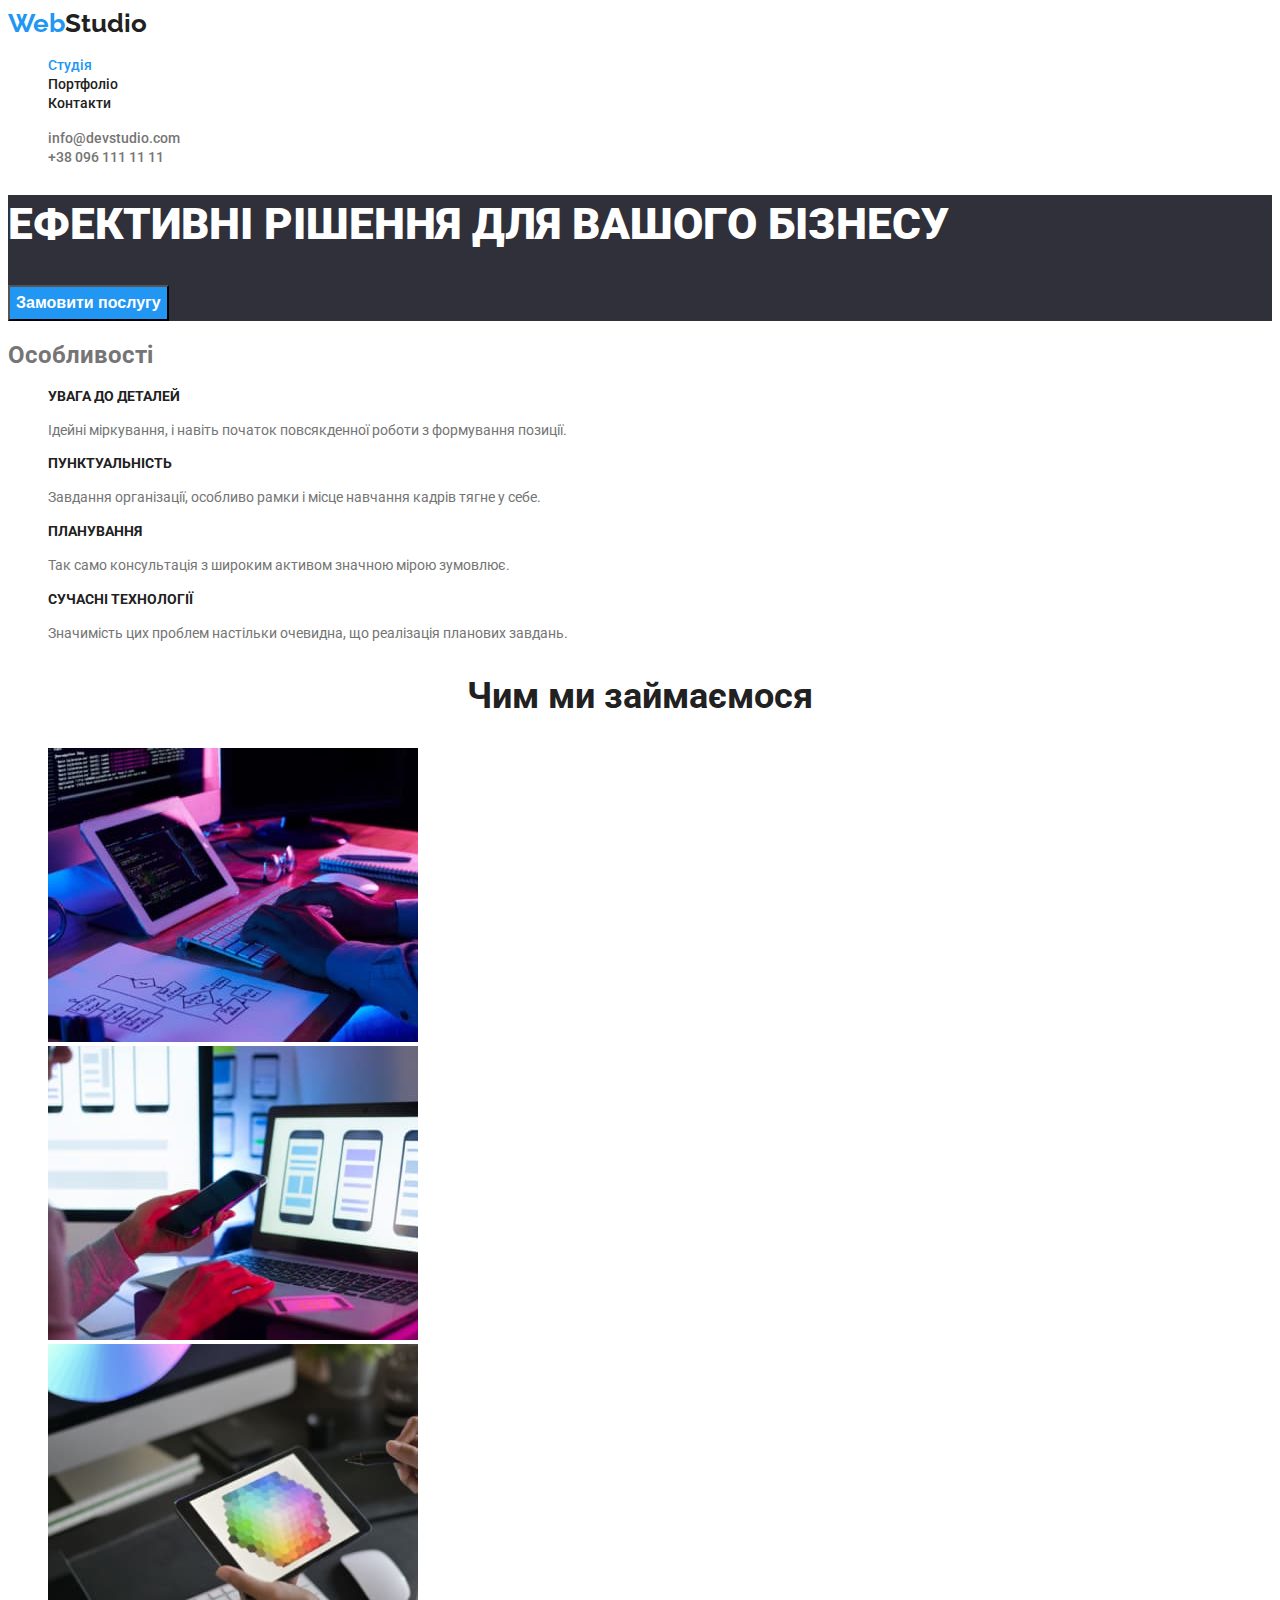
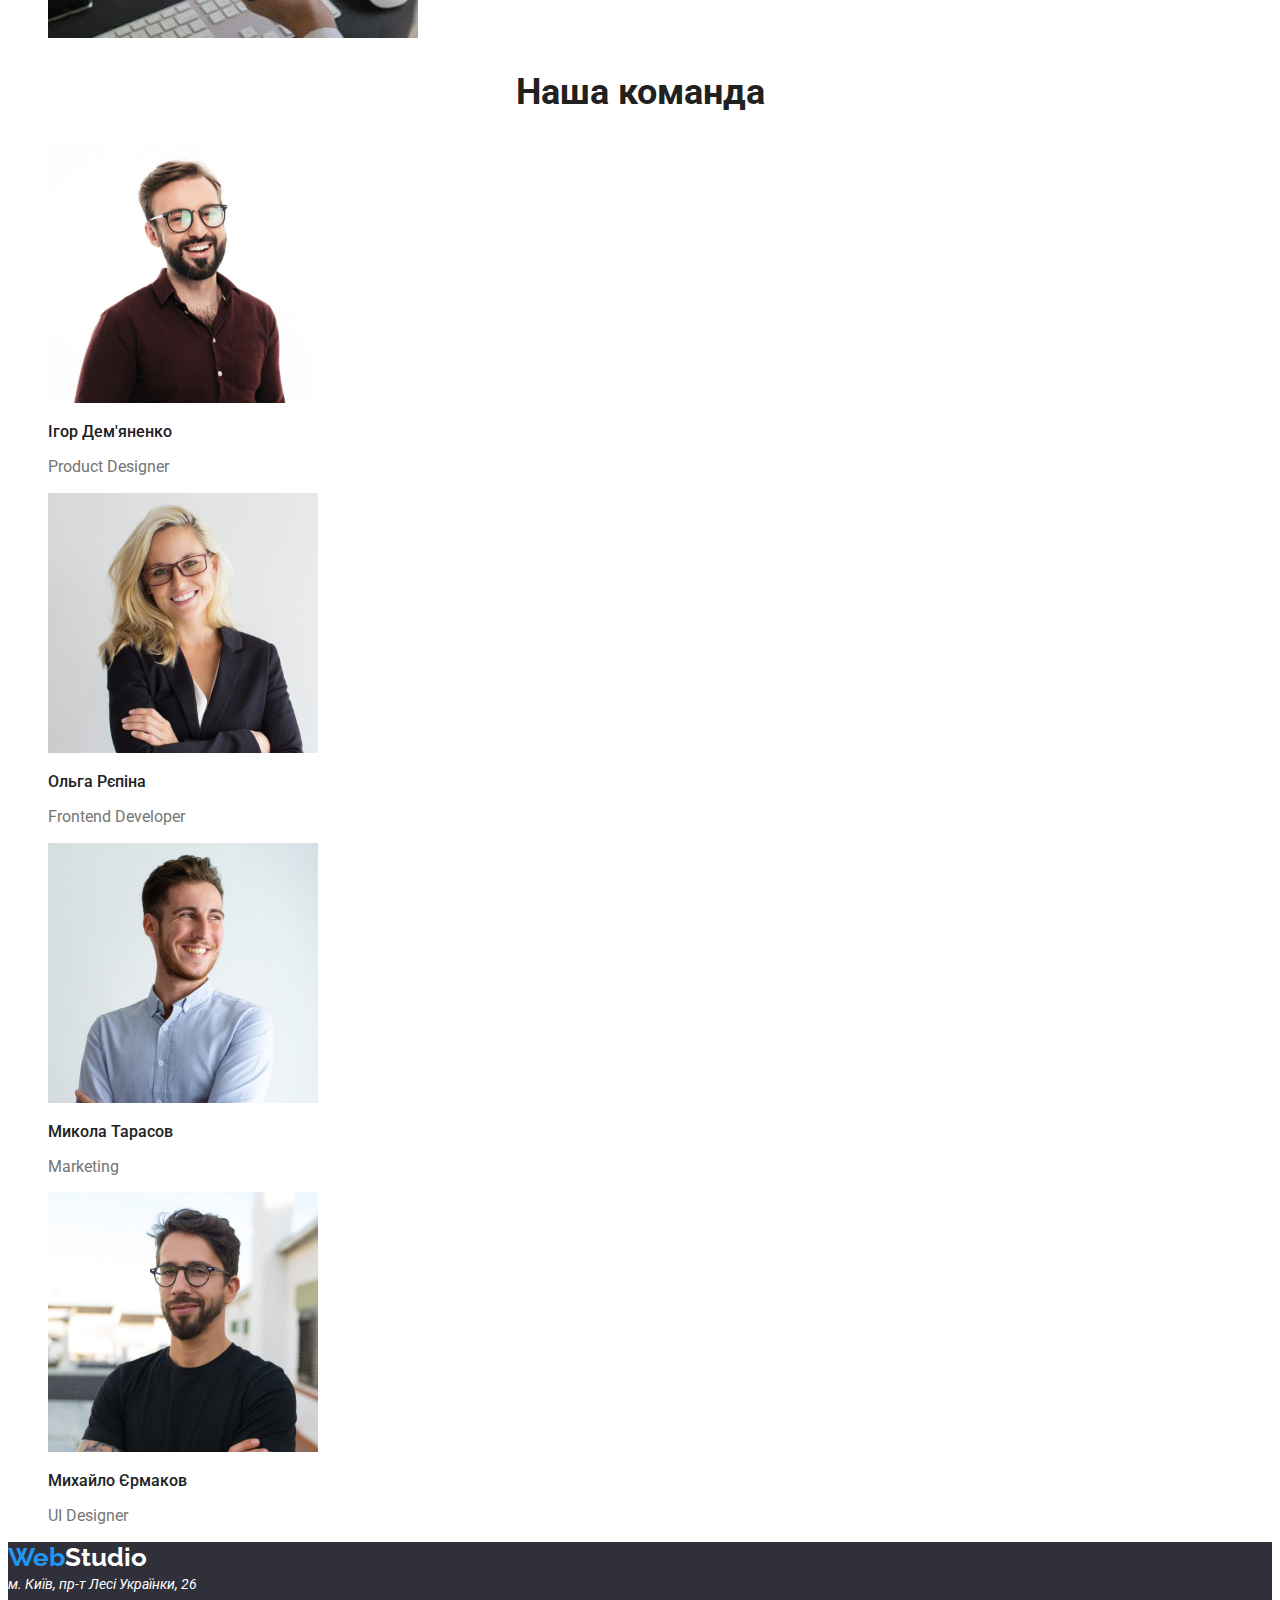
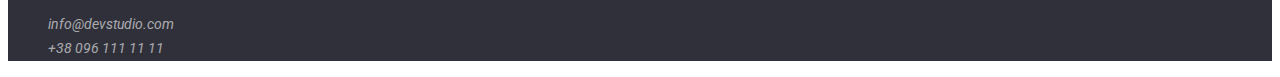
==== index.html @ ceaa6d1b "Add files via upload" ====
<!DOCTYPE html>
<html lang="en">
  <head>
    <meta charset="UTF-8" />
    <meta http-equiv="X-UA-Compatible" content="IE=edge" />
    <meta name="viewport" content="width=device-width, initial-scale=1.0" />
    <link rel="preconnect" href="https://fonts.googleapis.com" />
    <link rel="preconnect" href="https://fonts.gstatic.com" crossorigin />
    <link
      href="https://fonts.googleapis.com/css2?family=Raleway:wght@700&family=Roboto:wght@400;500;700;900&display=swap"
      rel="stylesheet"
    />
    <link rel="stylesheet" href="./css/style.css" />
    <title>Головна</title>
  </head>
  <body>
    <!-- Шапка -->
    <header>
      <a href="./index.html" class="logo"><span class="acent-logo">Web</span>Studio</a>
      <nav class="nav">
        <ul class="nav-list">
          <li><a href="./index.html" class="nav-item current">Студія</a></li>
          <li><a href="./portfolio.html" class="nav-item">Портфоліо</a></li>
          <li><a href="" class="nav-item">Контакти</a></li>
        </ul>
        <ul class="contact-header">
          <li>
            <a href="mailto:info@devstudio.com" class="contact-item">info@devstudio.com</a>
          </li>
          <li><a href="tel:+380961111111" class="contact-item">+38 096 111 11 11</a></li>
        </ul>
      </nav>
    </header>
    <main>
      <!-- Серце -->
      <section class="heart">
        <h1 class="heart-title">Ефективні рішення для вашого бізнесу</h1>
        <button type="button" class="heart-button">Замовити послугу</button>
      </section>
      <!-- Особливості -->
      <section class="peculiarities">
        <h2>Особливості</h2>
        <ul class="peculiarities-list">
          <li>
            <h3 class="peculiarities-title">УВАГА ДО ДЕТАЛЕЙ</h3>
            <p class="peculiarities-item">
              Ідейні міркування, і навіть початок повсякденної роботи з формування позиції.
            </p>
          </li>
          <li>
            <h3 class="peculiarities-title">ПУНКТУАЛЬНІСТЬ</h3>
            <p class="peculiarities-item">
              Завдання організації, особливо рамки і місце навчання кадрів тягне у себе.
            </p>
          </li>
          <li>
            <h3 class="peculiarities-title">ПЛАНУВАННЯ</h3>
            <p class="peculiarities-item">
              Так само консультація з широким активом значною мірою зумовлює.
            </p>
          </li>
          <li>
            <h3 class="peculiarities-title">СУЧАСНІ ТЕХНОЛОГІЇ</h3>
            <p class="peculiarities-item">
              Значимість цих проблем настільки очевидна, що реалізація планових завдань.
            </p>
          </li>
        </ul>
      </section>
      <!-- Чим ми займаємося -->
      <section class="work">
        <h2 class="work-title">Чим ми займаємося</h2>
        <ul class="work-list">
          <li><img src="./img/3.jpg" alt="програмування" width="370" /></li>
          <li><img src="./img/2.jpg" alt="адаптація" width="370" /></li>
          <li><img src="./img/1.jpg" alt="дизайн" width="370" /></li>
        </ul>
      </section>
      <!-- Наша команда -->
      <section class="team">
        <h2 class="team-title">Наша команда</h2>
        <ul class="team-list">
          <li>
            <img src="./img/igor(15).jpg" alt="Ігор" width="270" />
            <h3 class="team-list-title">Ігор Дем'яненко</h3>
            <p class="team-list-item">Product Designer</p>
          </li>
          <li>
            <img src="./img/olga(16).jpg" alt="Ольга" width="270" />
            <h3 class="team-list-title">Ольга Рєпіна</h3>
            <p class="team-list-item">Frontend Developer</p>
          </li>
          <li>
            <img src="./img/mukola(17).jpg" alt="Микола" width="270" />
            <h3 class="team-list-title">Микола Тарасов</h3>
            <p class="team-list-item">Marketing</p>
          </li>
          <li>
            <img src="./img/muhaylo(18).jpg" alt="Михайло" width="270" />
            <h3 class="team-list-title">Михайло Єрмаков</h3>
            <p class="team-list-item">UI Designer</p>
          </li>
        </ul>
      </section>
    </main>
    <!-- Футер -->
    <footer class="footer">
      <a href="./index.html" class="logo-footer"><span class="acent-logo">Web</span>Studio</a>
      <address>
        <a href="https://goo.gl/maps/QF5fhuzCTv2GjGkb8" target="blank" class="address"
          >м. Київ, пр-т Лесі Українки, 26</a
        >
        <ul class="contact-footer">
          <li><a href="mailto:info@devstudio.com" class="contact-item">info@devstudio.com</a></li>
          <li><a href="tel:+380961111111" class="contact-item">+38 096 111 11 11</a></li>
        </ul>
      </address>
    </footer>
  </body>
</html>
---- css/style.css ----
:root {
  --p-color: #757575;
  --title-color: #212121;
  --bcg-footer-color: #2f303a;
  --link-color: #2196f3;
  --white-color: #ffffff;
  --contact-header-color: #757575;
  --contact-footer-color: rgba(255, 255, 255, 0.6);
  --bcg-portfolio-btn-color: #f5f4fa;
}

body {
  font-family: 'Roboto', sans-serif;
  color: var(--p-color);
}

/* Шапка */

.logo {
  font-family: 'Raleway';
  font-weight: 700;
  font-size: 26px;
  line-height: 1.19;
  color: var(--title-color);
  text-decoration: none;
}

.acent-logo {
  color: var(--link-color);
}

.nav-list {
  list-style: none;
}

.nav-item.current {
  color: var(--link-color);
}

.nav-item {
  font-weight: 500;
  font-size: 14px;
  line-height: 1.14;
  color: var(--title-color);
  text-decoration: none;
}

.nav-item:hover,
.nav-item:focus {
  color: var(--link-color);
}

.contact-header {
  list-style: none;
}

.contact-header .contact-item {
  font-weight: 500;
  font-size: 14px;
  line-height: 1.14;
  color: var(--contact-header-color);
  text-decoration: none;
}

.contact-item:hover,
.contact-item:focus {
  color: var(--link-color);
}

/* Серце */

.heart {
  background-color: var(--bcg-footer-color);
}

.heart-title {
  font-weight: 900;
  font-size: 44px;
  line-height: 1.36;
  text-transform: uppercase;
  color: var(--white-color);
}

.heart-button {
  font-weight: 700;
  font-size: 16px;
  line-height: 1.88;
  color: var(--white-color);
  background-color: var(--link-color);
  cursor: pointer;
}

/* Особливості */

.peculiarities-list {
  list-style: none;
}

.peculiarities-title {
  font-weight: 700;
  font-size: 14px;
  line-height: 1.14;
  text-transform: uppercase;
  color: var(--title-color);
}

.peculiarities-item {
  font-size: 14px;
  line-height: 1.71;
}

/* Чим ми займаємося */

.work-title {
  font-weight: 700;
  font-size: 36px;
  line-height: 1.16;
  text-align: center;
  color: var(--title-color);
}

.work-list {
  list-style: none;
}

/* Наша команда */

.team-title {
  font-weight: 700;
  font-size: 36px;
  line-height: 1.16;
  text-align: center;
  color: var(--title-color);
}

.team-list {
  list-style: none;
}

.team-list-title {
  font-weight: 500;
  font-size: 16px;
  line-height: 1.18;
  color: var(--title-color);
}

.team-list-item {
  font-size: 16px;
  line-height: 1.18;
}

/* Футер */

.footer {
  background-color: var(--bcg-footer-color);
}

.logo-footer {
  font-family: 'Raleway';
  font-style: normal;
  font-weight: 700;
  font-size: 26px;
  line-height: 1.19;
  color: var(--white-color);
  text-decoration: none;
}

.address {
  font-size: 14px;
  line-height: 1.71;
  color: var(--white-color);
  text-decoration: none;
}

.address:hover,
.address:focus {
  color: var(--link-color);
}

.contact-footer {
  list-style: none;
}

.contact-footer .contact-item {
  font-size: 14px;
  line-height: 1.71;
  color: var(--contact-footer-color);
  text-decoration: none;
}

.contact-item:hover,
.contact-item:focus {
  color: var(--link-color);
}

/* Портфоліо */

.filters-list {
  list-style: none;
}

.filters-button {
  font-weight: 500;
  font-size: 16px;
  line-height: 1.62;
  color: var(--title-color);
  background-color: var(--bcg-portfolio-btn-color);
  cursor: pointer;
}

.filters-button:hover,
.filters-button:focus {
  color: var(--white-color);
  background-color: var(--link-color);
}

.project-list {
  list-style: none;
}

.project-title {
  font-weight: 700;
  font-size: 18px;
  line-height: 2;
  color: var(--title-color);
}

.project-item {
  font-size: 16px;
  line-height: 1.88;
}
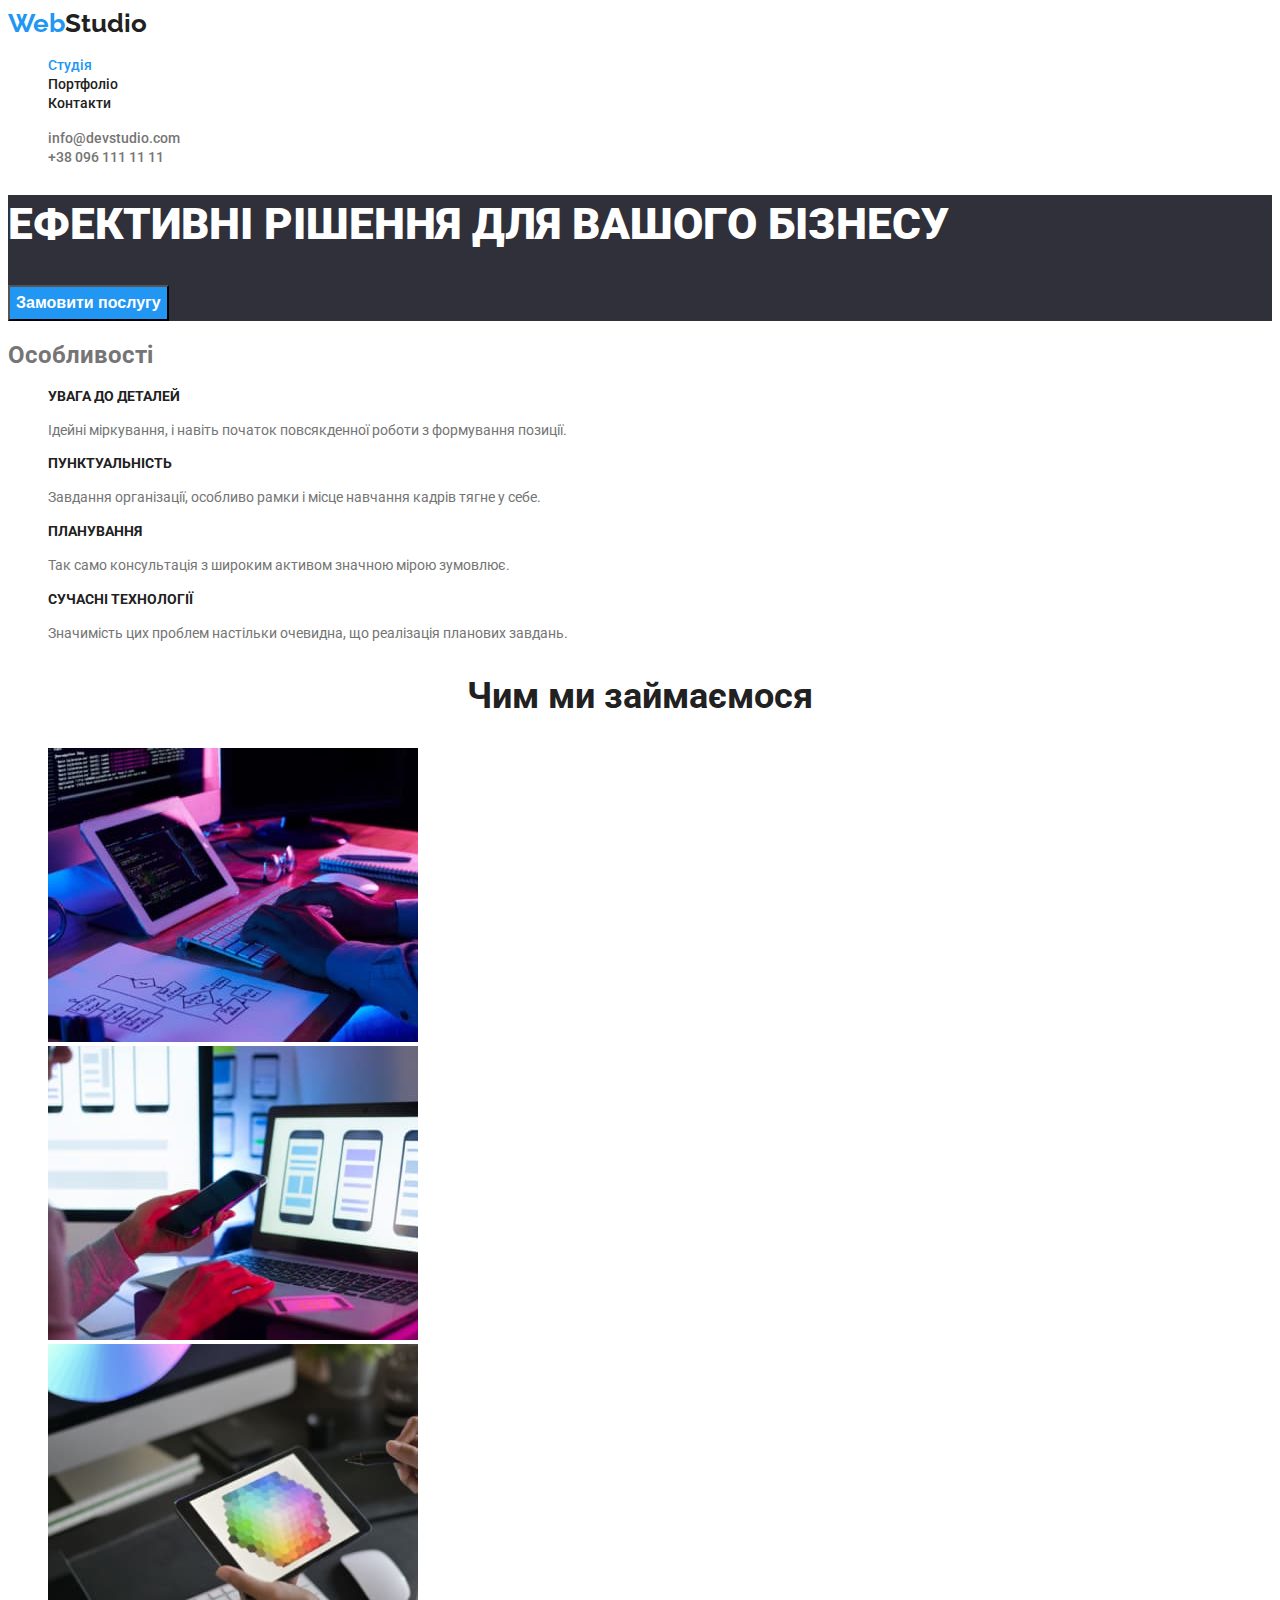
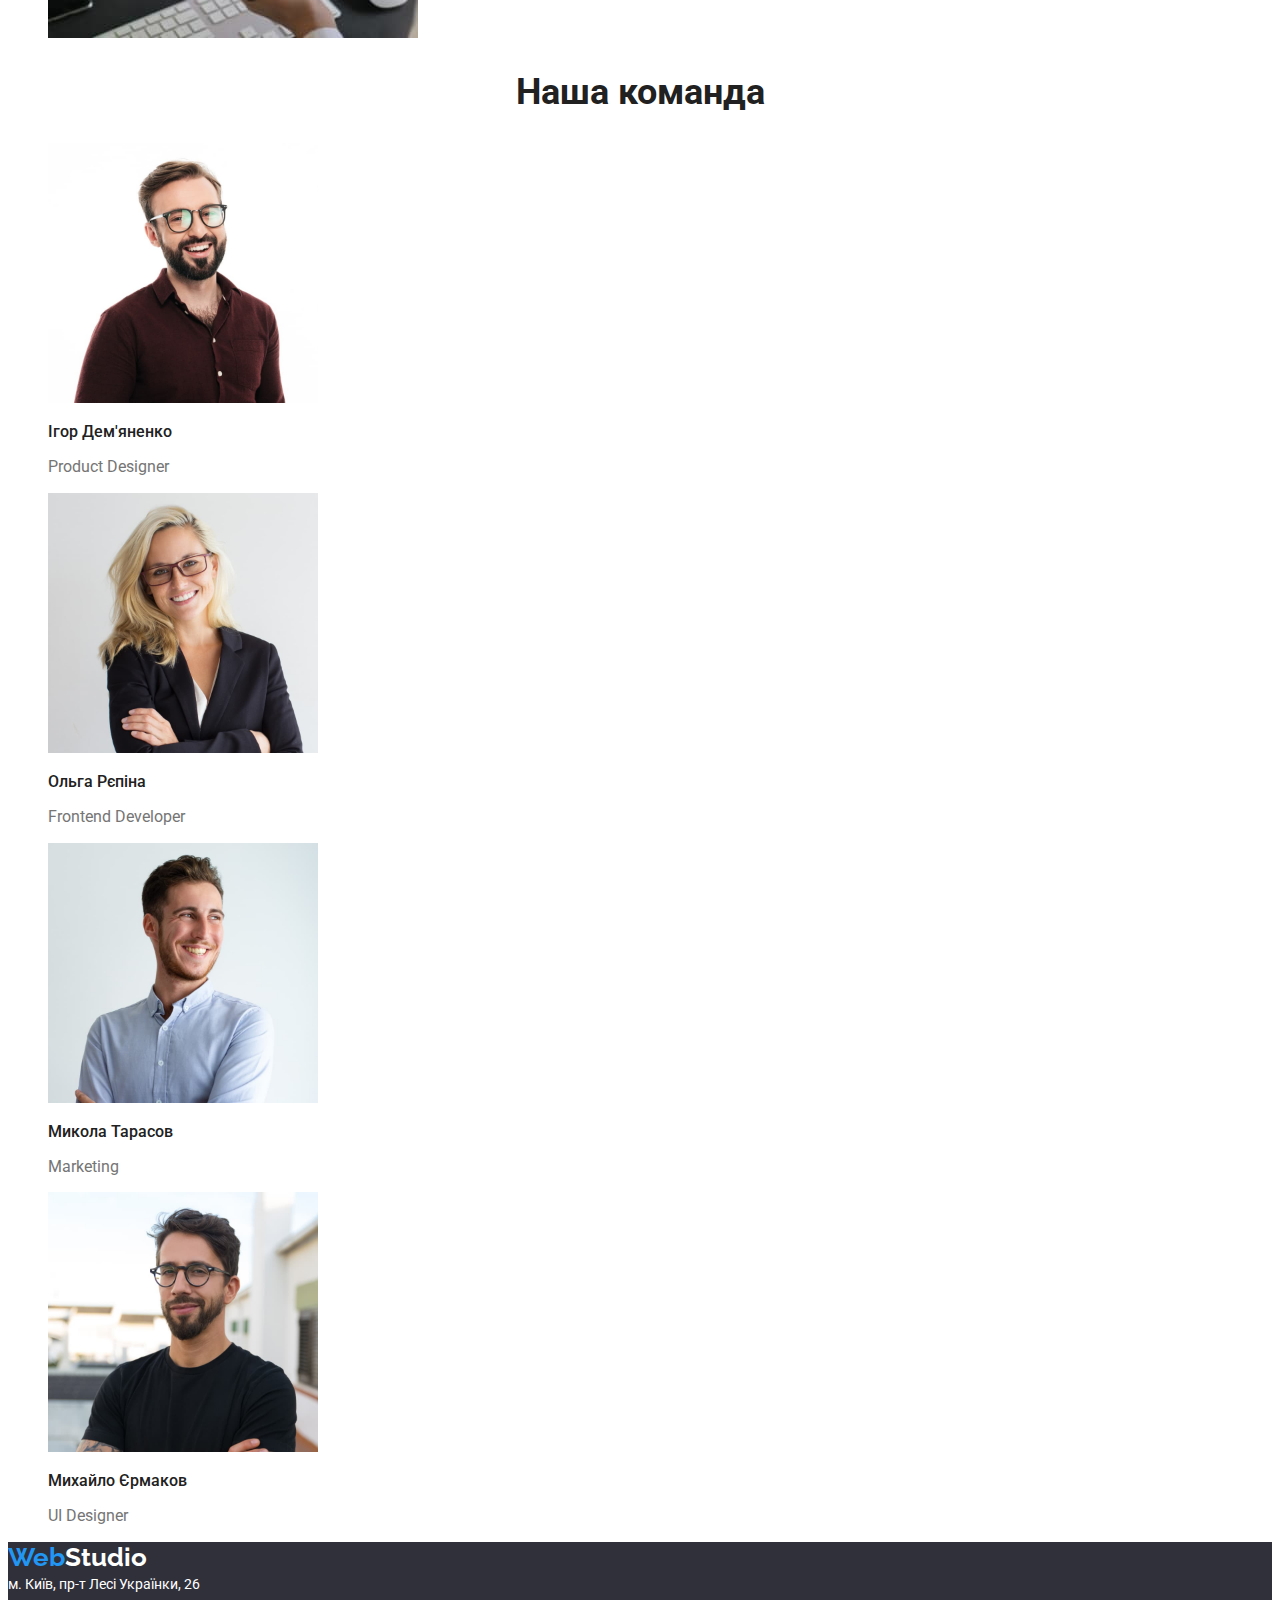
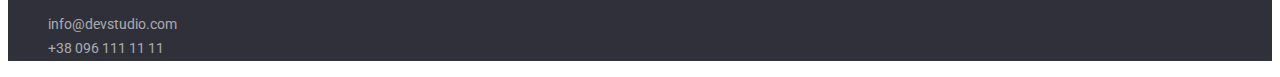
==== commit d7c8c16c: "Исправляет курсив тега адрес" ====
--- a/index.html
+++ b/index.html
@@ -16,7 +16,9 @@
   <body>
     <!-- Шапка -->
     <header>
-      <a href="./index.html" class="logo"><span class="acent-logo">Web</span>Studio</a>
+      <a href="./index.html" class="logo"
+        ><span class="acent-logo">Web</span>Studio</a
+      >
       <nav class="nav">
         <ul class="nav-list">
           <li><a href="./index.html" class="nav-item current">Студія</a></li>
@@ -25,9 +27,15 @@
         </ul>
         <ul class="contact-header">
           <li>
-            <a href="mailto:info@devstudio.com" class="contact-item">info@devstudio.com</a>
+            <a href="mailto:info@devstudio.com" class="contact-item"
+              >info@devstudio.com</a
+            >
           </li>
-          <li><a href="tel:+380961111111" class="contact-item">+38 096 111 11 11</a></li>
+          <li>
+            <a href="tel:+380961111111" class="contact-item"
+              >+38 096 111 11 11</a
+            >
+          </li>
         </ul>
       </nav>
     </header>
@@ -44,13 +52,15 @@
           <li>
             <h3 class="peculiarities-title">УВАГА ДО ДЕТАЛЕЙ</h3>
             <p class="peculiarities-item">
-              Ідейні міркування, і навіть початок повсякденної роботи з формування позиції.
+              Ідейні міркування, і навіть початок повсякденної роботи з
+              формування позиції.
             </p>
           </li>
           <li>
             <h3 class="peculiarities-title">ПУНКТУАЛЬНІСТЬ</h3>
             <p class="peculiarities-item">
-              Завдання організації, особливо рамки і місце навчання кадрів тягне у себе.
+              Завдання організації, особливо рамки і місце навчання кадрів тягне
+              у себе.
             </p>
           </li>
           <li>
@@ -62,7 +72,8 @@
           <li>
             <h3 class="peculiarities-title">СУЧАСНІ ТЕХНОЛОГІЇ</h3>
             <p class="peculiarities-item">
-              Значимість цих проблем настільки очевидна, що реалізація планових завдань.
+              Значимість цих проблем настільки очевидна, що реалізація планових
+              завдань.
             </p>
           </li>
         </ul>
@@ -105,14 +116,28 @@
     </main>
     <!-- Футер -->
     <footer class="footer">
-      <a href="./index.html" class="logo-footer"><span class="acent-logo">Web</span>Studio</a>
-      <address>
-        <a href="https://goo.gl/maps/QF5fhuzCTv2GjGkb8" target="blank" class="address"
+      <a href="./index.html" class="logo-footer"
+        ><span class="acent-logo">Web</span>Studio</a
+      >
+      <address class="address">
+        <a
+          href="https://goo.gl/maps/QF5fhuzCTv2GjGkb8"
+          target="blank"
+          rel="noopener noreferrer"
+          class="location"
           >м. Київ, пр-т Лесі Українки, 26</a
         >
         <ul class="contact-footer">
-          <li><a href="mailto:info@devstudio.com" class="contact-item">info@devstudio.com</a></li>
-          <li><a href="tel:+380961111111" class="contact-item">+38 096 111 11 11</a></li>
+          <li>
+            <a href="mailto:info@devstudio.com" class="contact-item"
+              >info@devstudio.com</a
+            >
+          </li>
+          <li>
+            <a href="tel:+380961111111" class="contact-item"
+              >+38 096 111 11 11</a
+            >
+          </li>
         </ul>
       </address>
     </footer>
--- a/css/style.css
+++ b/css/style.css
@@ -10,14 +10,14 @@
 }
 
 body {
-  font-family: 'Roboto', sans-serif;
+  font-family: "Roboto", sans-serif;
   color: var(--p-color);
 }
 
 /* Шапка */
 
 .logo {
-  font-family: 'Raleway';
+  font-family: "Raleway";
   font-weight: 700;
   font-size: 26px;
   line-height: 1.19;
@@ -155,8 +155,12 @@
   background-color: var(--bcg-footer-color);
 }
 
+.address {
+  font-style: normal;
+}
+
 .logo-footer {
-  font-family: 'Raleway';
+  font-family: "Raleway";
   font-style: normal;
   font-weight: 700;
   font-size: 26px;
@@ -165,15 +169,15 @@
   text-decoration: none;
 }
 
-.address {
+.location {
   font-size: 14px;
   line-height: 1.71;
   color: var(--white-color);
   text-decoration: none;
 }
 
-.address:hover,
-.address:focus {
+.location:hover,
+.location:focus {
   color: var(--link-color);
 }
 
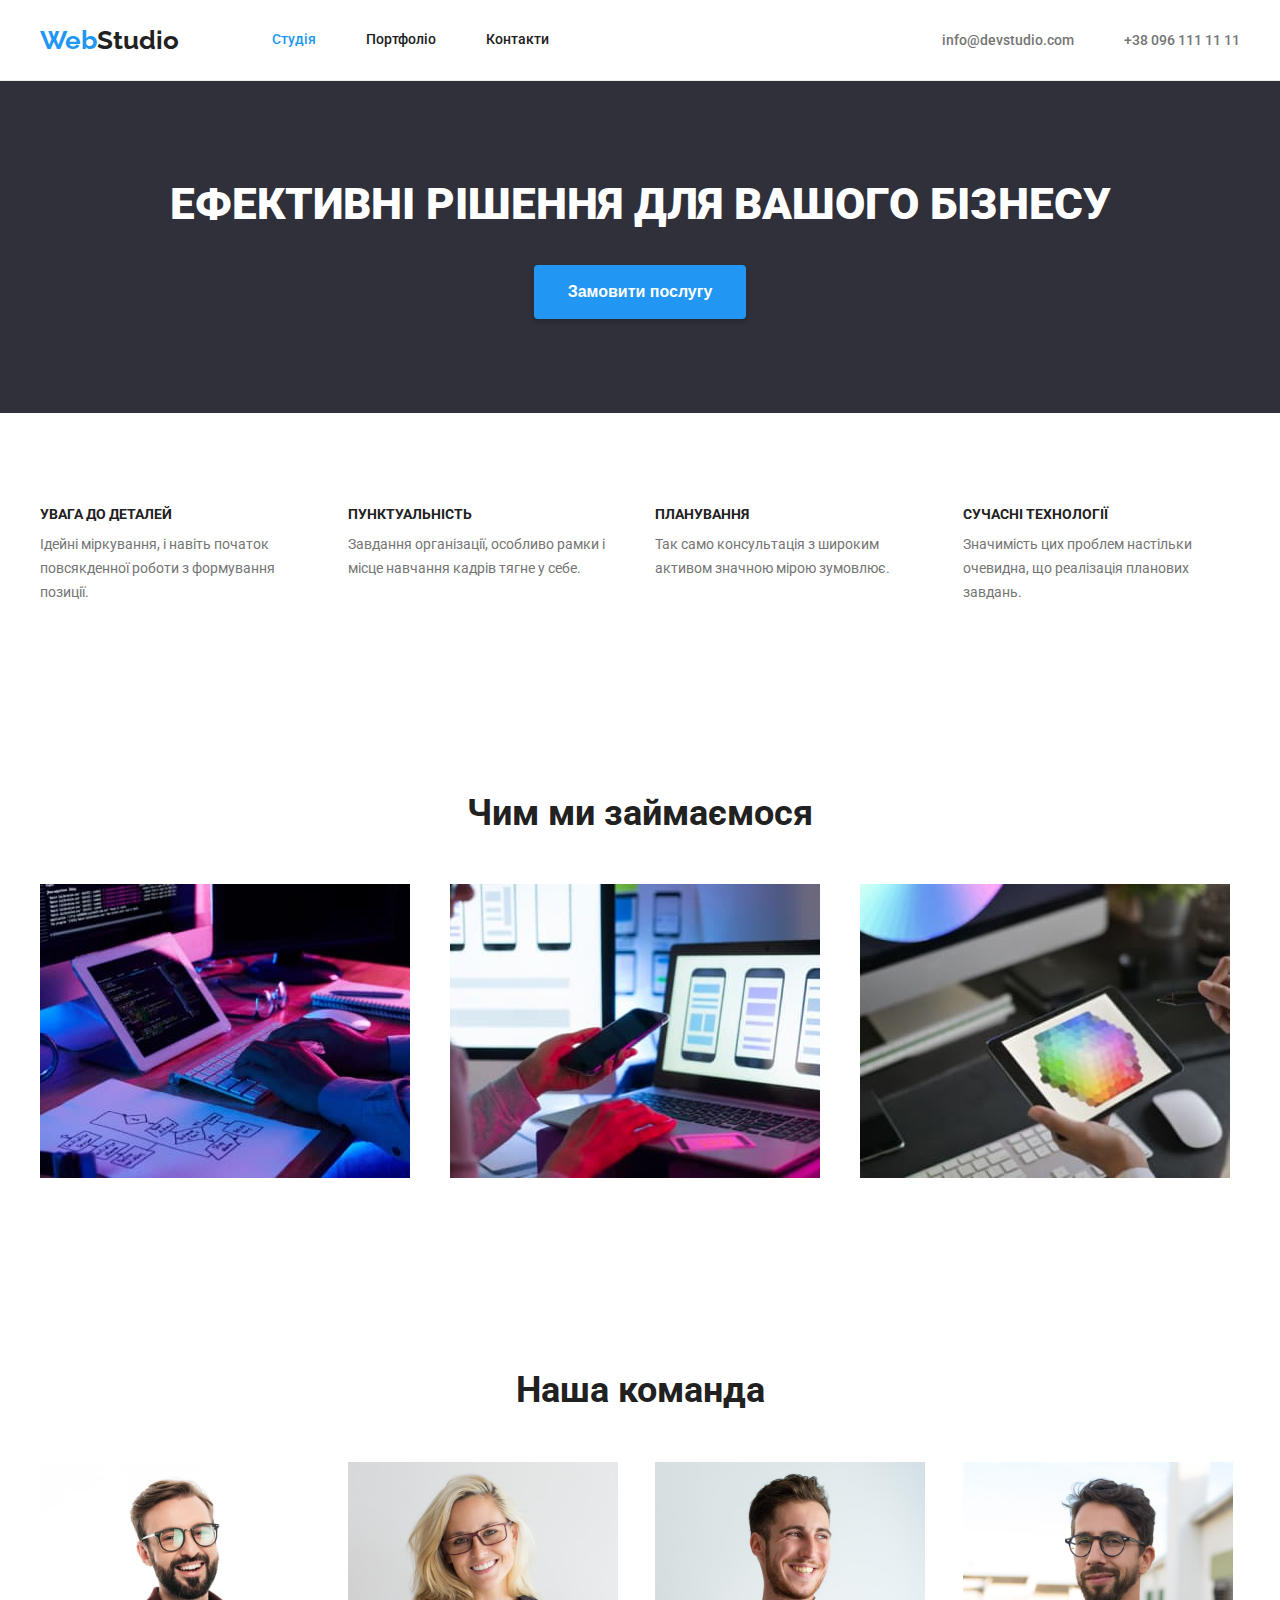
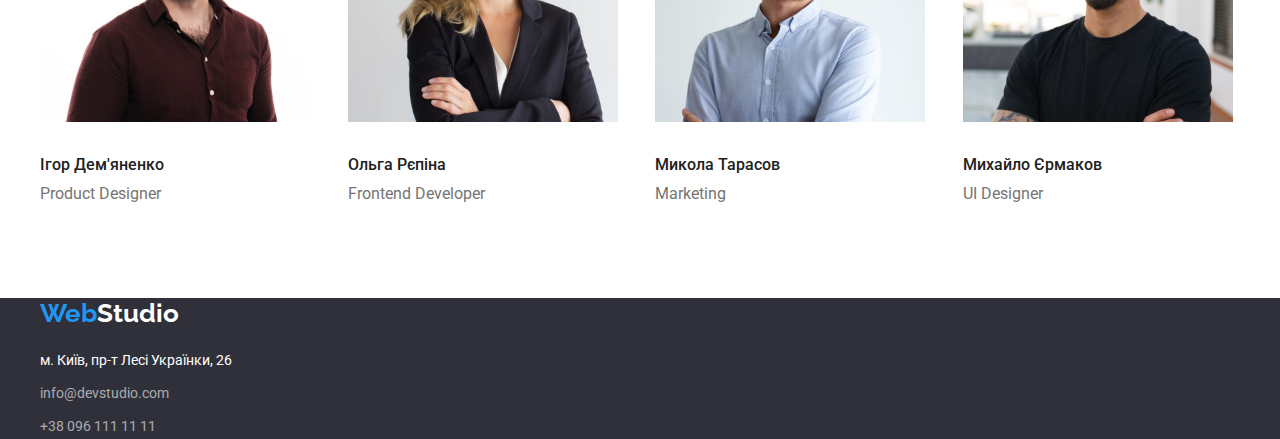
==== commit 6ed21254: "Делает дз модуль_3" ====
--- a/index.html
+++ b/index.html
@@ -10,136 +10,192 @@
       href="https://fonts.googleapis.com/css2?family=Raleway:wght@700&family=Roboto:wght@400;500;700;900&display=swap"
       rel="stylesheet"
     />
+    <link
+      rel="stylesheet"
+      href="https://cdnjs.cloudflare.com/ajax/libs/modern-normalize/1.1.0/modern-normalize.min.css"
+      integrity="sha512-wpPYUAdjBVSE4KJnH1VR1HeZfpl1ub8YT/NKx4PuQ5NmX2tKuGu6U/JRp5y+Y8XG2tV+wKQpNHVUX03MfMFn9Q=="
+      crossorigin="anonymous"
+      referrerpolicy="no-referrer"
+    />
     <link rel="stylesheet" href="./css/style.css" />
     <title>Головна</title>
   </head>
   <body>
-    <!-- Шапка -->
-    <header>
-      <a href="./index.html" class="logo"
-        ><span class="acent-logo">Web</span>Studio</a
-      >
-      <nav class="nav">
-        <ul class="nav-list">
-          <li><a href="./index.html" class="nav-item current">Студія</a></li>
-          <li><a href="./portfolio.html" class="nav-item">Портфоліо</a></li>
-          <li><a href="" class="nav-item">Контакти</a></li>
-        </ul>
-        <ul class="contact-header">
-          <li>
-            <a href="mailto:info@devstudio.com" class="contact-item"
-              >info@devstudio.com</a
-            >
-          </li>
-          <li>
-            <a href="tel:+380961111111" class="contact-item"
-              >+38 096 111 11 11</a
-            >
-          </li>
-        </ul>
-      </nav>
+    <!-- ШАПКА -->
+
+    <header class="header">
+      <div class="container">
+        <a href="./index.html" class="logo"
+          ><span class="acent">Web</span>Studio</a
+        >
+        <nav class="nav container">
+          <ul class="nav-list">
+            <li class="item">
+              <a href="./index.html" class="link current">Студія</a>
+            </li>
+            <li class="item">
+              <a href="./portfolio.html" class="link">Портфоліо</a>
+            </li>
+            <li class="item"><a href=" " class="link">Контакти</a></li>
+          </ul>
+          <ul class="contact-list">
+            <li class="item">
+              <a href="mailto:info@devstudio.com" class="link"
+                >info@devstudio.com</a
+              >
+            </li>
+            <li class="item">
+              <a href="tel:+380961111111" class="link">+38 096 111 11 11</a>
+            </li>
+          </ul>
+        </nav>
+      </div>
     </header>
+
     <main>
-      <!-- Серце -->
-      <section class="heart">
-        <h1 class="heart-title">Ефективні рішення для вашого бізнесу</h1>
-        <button type="button" class="heart-button">Замовити послугу</button>
-      </section>
-      <!-- Особливості -->
-      <section class="peculiarities">
-        <h2>Особливості</h2>
-        <ul class="peculiarities-list">
-          <li>
-            <h3 class="peculiarities-title">УВАГА ДО ДЕТАЛЕЙ</h3>
-            <p class="peculiarities-item">
-              Ідейні міркування, і навіть початок повсякденної роботи з
-              формування позиції.
-            </p>
-          </li>
-          <li>
-            <h3 class="peculiarities-title">ПУНКТУАЛЬНІСТЬ</h3>
-            <p class="peculiarities-item">
-              Завдання організації, особливо рамки і місце навчання кадрів тягне
-              у себе.
-            </p>
-          </li>
-          <li>
-            <h3 class="peculiarities-title">ПЛАНУВАННЯ</h3>
-            <p class="peculiarities-item">
-              Так само консультація з широким активом значною мірою зумовлює.
-            </p>
-          </li>
-          <li>
-            <h3 class="peculiarities-title">СУЧАСНІ ТЕХНОЛОГІЇ</h3>
-            <p class="peculiarities-item">
-              Значимість цих проблем настільки очевидна, що реалізація планових
-              завдань.
-            </p>
-          </li>
-        </ul>
-      </section>
-      <!-- Чим ми займаємося -->
-      <section class="work">
-        <h2 class="work-title">Чим ми займаємося</h2>
-        <ul class="work-list">
-          <li><img src="./img/3.jpg" alt="програмування" width="370" /></li>
-          <li><img src="./img/2.jpg" alt="адаптація" width="370" /></li>
-          <li><img src="./img/1.jpg" alt="дизайн" width="370" /></li>
-        </ul>
-      </section>
-      <!-- Наша команда -->
-      <section class="team">
-        <h2 class="team-title">Наша команда</h2>
-        <ul class="team-list">
-          <li>
-            <img src="./img/igor(15).jpg" alt="Ігор" width="270" />
-            <h3 class="team-list-title">Ігор Дем'яненко</h3>
-            <p class="team-list-item">Product Designer</p>
-          </li>
-          <li>
-            <img src="./img/olga(16).jpg" alt="Ольга" width="270" />
-            <h3 class="team-list-title">Ольга Рєпіна</h3>
-            <p class="team-list-item">Frontend Developer</p>
-          </li>
-          <li>
-            <img src="./img/mukola(17).jpg" alt="Микола" width="270" />
-            <h3 class="team-list-title">Микола Тарасов</h3>
-            <p class="team-list-item">Marketing</p>
-          </li>
-          <li>
-            <img src="./img/muhaylo(18).jpg" alt="Михайло" width="270" />
-            <h3 class="team-list-title">Михайло Єрмаков</h3>
-            <p class="team-list-item">UI Designer</p>
-          </li>
-        </ul>
+      <!-- ЗАМОВИТИ ПОСЛУГУ -->
+
+      <section class="order section">
+        <div class="container">
+          <h1 class="order-title">Ефективні рішення для вашого бізнесу</h1>
+          <button type="button" class="btn">Замовити послугу</button>
+        </div>
+      </section>
+
+      <!-- ОСОБЛИВОСТІ -->
+
+      <section class="quality section">
+        <h2 class="none">ОСОБЛИВОСТІ</h2>
+        <div class="container">
+          <ul class="quality-list">
+            <li class="item">
+              <h3 class="title">УВАГА ДО ДЕТАЛЕЙ</h3>
+              <p class="paragraph">
+                Ідейні міркування, і навіть початок повсякденної роботи з
+                формування позиції.
+              </p>
+            </li>
+            <li class="item">
+              <h3 class="title">ПУНКТУАЛЬНІСТЬ</h3>
+              <p class="paragraph">
+                Завдання організації, особливо рамки і місце навчання кадрів
+                тягне у себе.
+              </p>
+            </li>
+            <li class="item">
+              <h3 class="title">ПЛАНУВАННЯ</h3>
+              <p class="paragraph">
+                Так само консультація з широким активом значною мірою зумовлює.
+              </p>
+            </li>
+            <li class="item">
+              <h3 class="title">СУЧАСНІ ТЕХНОЛОГІЇ</h3>
+              <p class="paragraph">
+                Значимість цих проблем настільки очевидна, що реалізація
+                планових завдань.
+              </p>
+            </li>
+          </ul>
+        </div>
+      </section>
+
+      <!-- ЧИМ МИ ЗАЙМАЄМОСЯ -->
+
+      <section class="work section">
+        <div class="container">
+          <h2 class="work-title">Чим ми займаємося</h2>
+          <ul class="work-list">
+            <li class="item">
+              <img src="./img/1.jpg" alt="програмування" width="370px" />
+            </li>
+            <li class="item">
+              <img src="./img/2.jpg" alt="адаптація" width="370px" />
+            </li>
+            <li class="item">
+              <img src="./img/3.jpg" alt="дизайн" width="370px" />
+            </li>
+          </ul>
+        </div>
+      </section>
+
+      <!-- НАША КОМАНДА -->
+
+      <section class="team section">
+        <div class="container">
+          <h2 class="team-title">Наша команда</h2>
+          <ul class="team-list">
+            <li class="item">
+              <img
+                src="./img/igor.jpg"
+                alt="Ігор"
+                width="270px"
+                class="image"
+              />
+              <h3 class="title">Ігор Дем'яненко</h3>
+              <p class="paragrahp">Product Designer</p>
+            </li>
+            <li class="item">
+              <img
+                src="./img/olga.jpg"
+                alt="Ольга"
+                width="270px"
+                class="image"
+              />
+              <h3 class="title">Ольга Рєпіна</h3>
+              <p class="paragrahp">Frontend Developer</p>
+            </li>
+            <li class="item">
+              <img
+                src="./img/mukola.jpg"
+                alt="Микола"
+                width="270px"
+                class="image"
+              />
+              <h3 class="title">Микола Тарасов</h3>
+              <p class="paragrahp">Marketing</p>
+            </li>
+            <li class="item">
+              <img
+                src="./img/muhaylo.jpg"
+                alt="Михайло"
+                width="270px"
+                class="image"
+              />
+              <h3 class="title">Михайло Єрмаков</h3>
+              <p class="paragrahp">UI Designer</p>
+            </li>
+          </ul>
+        </div>
       </section>
     </main>
-    <!-- Футер -->
+
+    <!-- ФУТЕР -->
+
     <footer class="footer">
-      <a href="./index.html" class="logo-footer"
-        ><span class="acent-logo">Web</span>Studio</a
-      >
-      <address class="address">
-        <a
-          href="https://goo.gl/maps/QF5fhuzCTv2GjGkb8"
-          target="blank"
-          rel="noopener noreferrer"
-          class="location"
-          >м. Київ, пр-т Лесі Українки, 26</a
+      <div class="container">
+        <a href="./index.html" class="logo"
+          ><span class="acent">Web</span>Studio</a
         >
-        <ul class="contact-footer">
-          <li>
-            <a href="mailto:info@devstudio.com" class="contact-item"
-              >info@devstudio.com</a
-            >
-          </li>
-          <li>
-            <a href="tel:+380961111111" class="contact-item"
-              >+38 096 111 11 11</a
-            >
-          </li>
-        </ul>
-      </address>
+        <address class="address">
+          <a
+            href="https://goo.gl/maps/QF5fhuzCTv2GjGkb8"
+            target="_blank"
+            rel="noopener noreferrer"
+            class="location"
+            >м. Київ, пр-т Лесі Українки, 26</a
+          >
+          <ul class="footer-list">
+            <li class="item">
+              <a href="mailto:info@devstudio.com" class="link"
+                >info@devstudio.com</a
+              >
+            </li>
+            <li class="item">
+              <a href="tel:+380961111111" class="link">+38 096 111 11 11</a>
+            </li>
+          </ul>
+        </address>
+      </div>
     </footer>
   </body>
 </html>
--- a/css/style.css
+++ b/css/style.css
@@ -10,13 +10,40 @@
 }
 
 body {
+  margin: 0;
   font-family: "Roboto", sans-serif;
   color: var(--p-color);
 }
 
-/* Шапка */
-
-.logo {
+.container {
+  width: 1200px;
+  padding-left: 15px;
+  padding-right: 15px;
+  margin-left: auto;
+  margin-right: auto;
+}
+
+.section {
+  padding-top: 94px;
+  padding-bottom: 94px;
+}
+
+/* ШАПКА */
+
+.header {
+  border-bottom: 1px solid #ececec;
+}
+
+.header .container {
+  display: flex;
+  align-items: center;
+}
+
+/* LOGO */
+.header .logo {
+  margin-right: 93px;
+
+  flex: none;
   font-family: "Raleway";
   font-weight: 700;
   font-size: 26px;
@@ -25,55 +52,98 @@
   text-decoration: none;
 }
 
-.acent-logo {
-  color: var(--link-color);
+.logo .acent {
+  color: var(--link-color);
+}
+
+/* NAV */
+
+.nav.container {
+  padding-right: 0;
+  padding-left: 0;
 }
 
 .nav-list {
-  list-style: none;
-}
-
-.nav-item.current {
-  color: var(--link-color);
-}
-
-.nav-item {
+  display: flex;
+  margin-top: 0;
+  margin-bottom: 0;
+  padding-left: 0;
+}
+
+.nav-list .item {
+  list-style: none;
+}
+
+.nav-list .item:not(:last-child) {
+  margin-right: 50px;
+}
+
+.nav-list .link.current {
+  color: var(--link-color);
+}
+
+.nav-list .link:hover,
+.nav-list .link:focus {
+  color: var(--link-color);
+}
+
+.nav-list .link {
+  display: block;
+  padding-top: 32px;
+  padding-bottom: 32px;
+
+  text-decoration: none;
   font-weight: 500;
   font-size: 14px;
   line-height: 1.14;
   color: var(--title-color);
-  text-decoration: none;
-}
-
-.nav-item:hover,
-.nav-item:focus {
-  color: var(--link-color);
-}
-
-.contact-header {
-  list-style: none;
-}
-
-.contact-header .contact-item {
+}
+
+/* CONTACTS */
+
+.contact-list {
+  display: flex;
+  margin-left: auto;
+  margin-top: 0;
+  margin-bottom: 0;
+  padding-left: 0;
+}
+
+.contact-list .item:not(:last-child) {
+  margin-right: 50px;
+}
+
+.contact-list .item {
+  list-style: none;
+}
+
+.contact-list .link:hover,
+.contact-list .link:focus {
+  color: var(--link-color);
+}
+
+.contact-list .link {
+  text-decoration: none;
   font-weight: 500;
   font-size: 14px;
   line-height: 1.14;
   color: var(--contact-header-color);
-  text-decoration: none;
-}
-
-.contact-item:hover,
-.contact-item:focus {
-  color: var(--link-color);
-}
-
-/* Серце */
-
-.heart {
+}
+
+/* ЗАМОВИТИ ПОСЛУГУ */
+.order {
   background-color: var(--bcg-footer-color);
 }
 
-.heart-title {
+.order .container {
+  align-items: center;
+  text-align: center;
+}
+
+.order-title {
+  margin-top: 0;
+  margin-bottom: 30px;
+
   font-weight: 900;
   font-size: 44px;
   line-height: 1.36;
@@ -81,22 +151,56 @@
   color: var(--white-color);
 }
 
-.heart-button {
+.order .btn {
+  padding-top: 10px;
+  padding-right: 32px;
+  padding-bottom: 10px;
+  padding-left: 32px;
+
   font-weight: 700;
   font-size: 16px;
   line-height: 1.88;
+  background-color: var(--link-color);
   color: var(--white-color);
-  background-color: var(--link-color);
+  box-shadow: 0px 4px 4px rgba(0, 0, 0, 0.15);
+  border-radius: 4px;
+  border-color: transparent;
   cursor: pointer;
 }
 
-/* Особливості */
-
-.peculiarities-list {
-  list-style: none;
-}
-
-.peculiarities-title {
+/* ОСОБЛИВОСТІ */
+
+.none {
+  display: none;
+}
+
+.quality .container {
+  /* margin-bottom: 94px; */
+}
+
+.quality-list {
+  display: flex;
+  flex-wrap: wrap;
+  margin-top: 0;
+  margin-bottom: 0;
+  padding-left: 0;
+
+  list-style: none;
+}
+
+.quality-list .item {
+  width: calc((100% - 90px) / 4);
+  margin-right: 30px;
+}
+
+.quality-list .item:nth-child(4n) {
+  margin-right: 0;
+}
+
+.quality .title {
+  margin-top: 0;
+  margin-bottom: 10px;
+
   font-weight: 700;
   font-size: 14px;
   line-height: 1.14;
@@ -104,14 +208,24 @@
   color: var(--title-color);
 }
 
-.peculiarities-item {
+.quality-list .paragraph {
+  margin-top: 0;
+  margin-bottom: 0;
+
   font-size: 14px;
   line-height: 1.71;
 }
 
-/* Чим ми займаємося */
+/* ЧИМ МИ ЗАЙМАЄМОСЯ */
+
+.work .container {
+  /* margin-bottom: 94px; */
+}
 
 .work-title {
+  margin-top: 0;
+  margin-bottom: 50px;
+
   font-weight: 700;
   font-size: 36px;
   line-height: 1.16;
@@ -120,12 +234,33 @@
 }
 
 .work-list {
-  list-style: none;
-}
-
-/* Наша команда */
+  display: flex;
+  /* flex-wrap: wrap; */
+  margin-top: 0;
+  margin-bottom: 0;
+  padding-left: 0;
+
+  list-style: none;
+}
+
+.work-list .item {
+  width: calc((100% - 60px) / 3);
+  margin-right: 30px;
+}
+
+.work-list .item:nth-child(3n) {
+  margin-right: 0;
+}
+
+/* НАША КОМАНДА */
+
+.team .container {
+}
 
 .team-title {
+  margin-top: 0;
+  margin-bottom: 50px;
+
   font-weight: 700;
   font-size: 36px;
   line-height: 1.16;
@@ -134,34 +269,57 @@
 }
 
 .team-list {
-  list-style: none;
-}
-
-.team-list-title {
+  display: flex;
+  flex-wrap: wrap;
+  margin-top: 0;
+  margin-bottom: 0;
+  padding-left: 0;
+
+  list-style: none;
+}
+
+.team-list .item {
+  width: calc((100% - 90px) / 4);
+  margin-right: 30px;
+}
+
+.team-list .item:nth-child(4n) {
+  margin-right: 0;
+}
+
+.team-list .image {
+  margin-bottom: 30px;
+}
+
+.team-list .title {
+  margin-top: 0;
+  margin-bottom: 10px;
+
   font-weight: 500;
   font-size: 16px;
   line-height: 1.18;
   color: var(--title-color);
 }
 
-.team-list-item {
+.team-list .paragrahp {
+  margin-top: 0;
+  margin-bottom: 0;
+
   font-size: 16px;
   line-height: 1.18;
 }
 
-/* Футер */
+/* ФУТЕР */
 
 .footer {
   background-color: var(--bcg-footer-color);
 }
 
-.address {
-  font-style: normal;
-}
-
-.logo-footer {
+.footer .logo {
+  display: block;
+  margin-bottom: 20px;
+
   font-family: "Raleway";
-  font-style: normal;
   font-weight: 700;
   font-size: 26px;
   line-height: 1.19;
@@ -169,11 +327,18 @@
   text-decoration: none;
 }
 
+.address {
+  font-style: normal;
+}
+
 .location {
+  display: block;
+  margin-bottom: 9px;
+
   font-size: 14px;
   line-height: 1.71;
+  text-decoration: none;
   color: var(--white-color);
-  text-decoration: none;
 }
 
 .location:hover,
@@ -181,55 +346,137 @@
   color: var(--link-color);
 }
 
-.contact-footer {
-  list-style: none;
-}
-
-.contact-footer .contact-item {
+.footer-list {
+  margin-top: 0;
+  margin-bottom: 0;
+  padding-left: 0;
+
+  list-style: none;
+}
+
+.footer-list .link {
   font-size: 14px;
   line-height: 1.71;
+  text-decoration: none;
   color: var(--contact-footer-color);
-  text-decoration: none;
-}
-
-.contact-item:hover,
-.contact-item:focus {
-  color: var(--link-color);
-}
-
-/* Портфоліо */
+}
+
+.footer-list .link:hover,
+.footer-list .link:focus {
+  color: var(--link-color);
+}
+
+.footer-list .item:not(:last-child) {
+  margin-bottom: 9px;
+}
+
+/* !ПОРТФОЛІО */
+
+.potfolio-title {
+  margin-top: 0;
+  margin-bottom: 0;
+  display: none;
+}
+
+/* FILTERS */
+
+.filters-container {
+  width: 575px;
+  margin-right: auto;
+  margin-left: auto;
+  padding-bottom: 34px;
+}
 
 .filters-list {
-  list-style: none;
-}
-
-.filters-button {
+  display: flex;
+  /* flex-wrap: wrap; */
+  margin-top: 0;
+  margin-bottom: 0;
+  padding-left: 0;
+
+  list-style: none;
+}
+
+/*? .filters-list .item {
+  width: calc((100% - 32px) / 5);
+  margin-right: 8px;
+} */
+
+.filters-list .item {
+  margin-right: 8px;
+}
+
+.filters-list .item:last-child {
+  margin-right: 0;
+}
+
+.filters-list .btn {
+  padding-top: 6px;
+  padding-right: 22px;
+  padding-bottom: 6px;
+  padding-left: 22px;
+
   font-weight: 500;
   font-size: 16px;
   line-height: 1.62;
-  color: var(--title-color);
   background-color: var(--bcg-portfolio-btn-color);
+  color: var(--title-color);
+  text-align: center;
+  border-radius: 4px;
+  border-color: transparent;
   cursor: pointer;
 }
 
-.filters-button:hover,
-.filters-button:focus {
+.filters-list .btn:hover,
+.filters-list .btn:focus {
+  background-color: var(--link-color);
   color: var(--white-color);
-  background-color: var(--link-color);
-}
-
-.project-list {
-  list-style: none;
-}
-
-.project-title {
+}
+
+/* PORTFOLIO-LIST */
+
+.portfolio .container {
+  /* margin-bottom: 94px; */
+}
+
+.portfolio-list {
+  display: flex;
+  flex-wrap: wrap;
+  margin-top: 0;
+  margin-bottom: 0;
+  padding-left: 0;
+
+  list-style: none;
+}
+
+.portfolio-list .item {
+  width: calc((100% - 60px) / 3);
+  margin-right: 30px;
+  margin-bottom: 30px;
+}
+
+.portfolio-list .item:nth-child(3n) {
+  margin-right: 0;
+}
+
+.portfolio-list .item:nth-last-child(-n + 3) {
+  margin-bottom: 0;
+}
+
+.portfolio-list .title {
+  margin-top: 0;
+  margin-bottom: 0;
+
   font-weight: 700;
   font-size: 18px;
   line-height: 2;
   color: var(--title-color);
 }
 
-.project-item {
+.portfolio-list .paragrahp {
+  margin-top: 0;
+  margin-bottom: 0;
+
   font-size: 16px;
   line-height: 1.88;
 }
